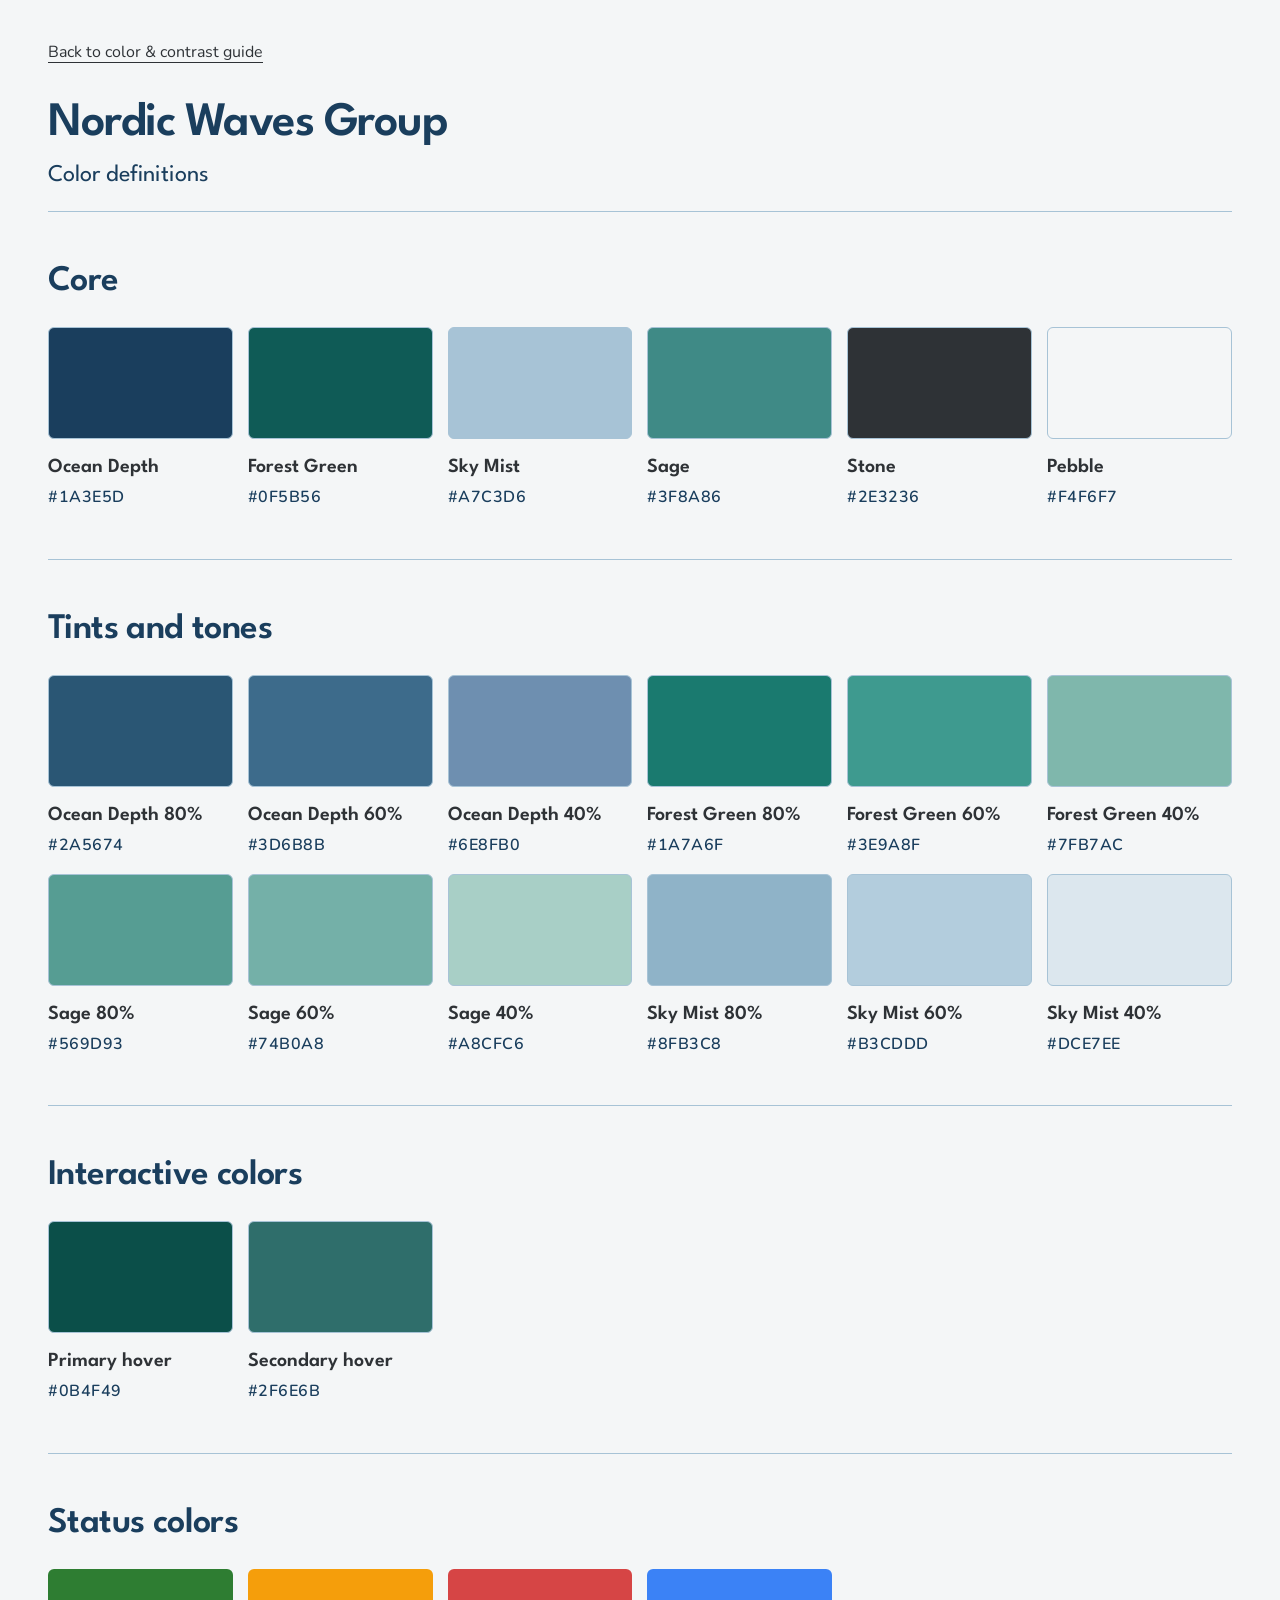
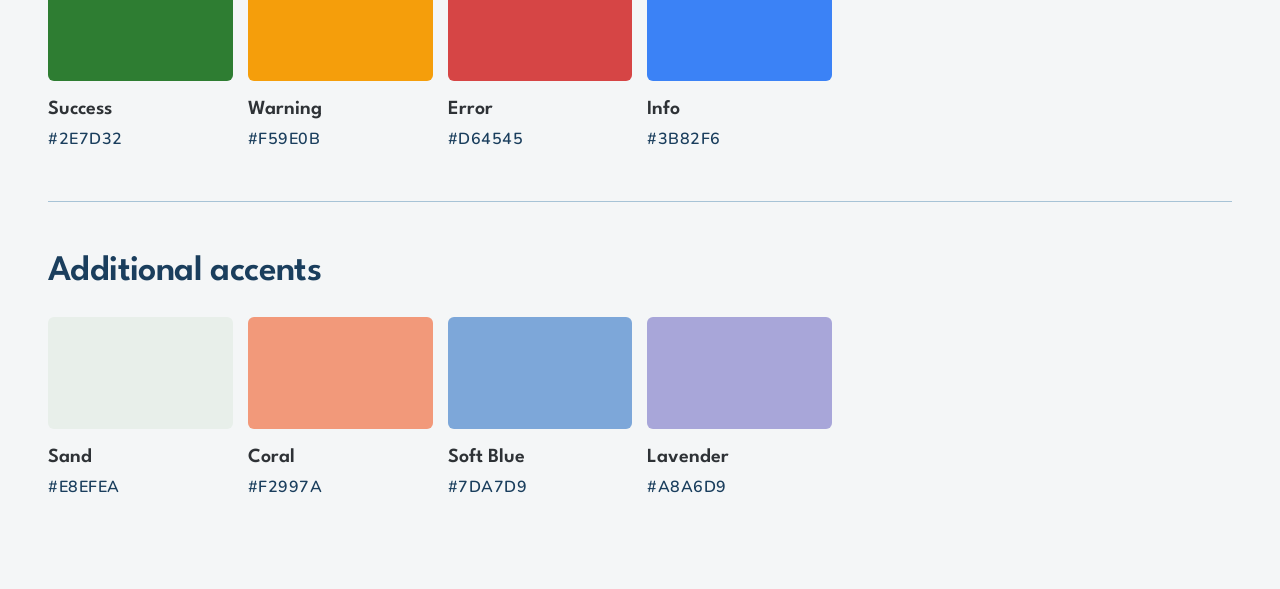
==== colors.html @ c63f6759 "NWG colors, initial commit" ====
<!doctype html>
<html lang="en">
<head>
  <meta charset="utf-8">
  <meta name="viewport" content="width=device-width, initial-scale=1">
  <meta name="robots" content="noindex, nofollow, noarchive, nosnippet">
  <meta name="theme-color" content="#F4F6F7">
  <title>Nordic Waves Group — Color Definitions</title>
  <link rel="preconnect" href="https://fonts.googleapis.com">
  <link rel="preconnect" href="https://fonts.gstatic.com" crossorigin>
  <link href="https://fonts.googleapis.com/css2?family=League+Spartan:wght@400;500;600;700&family=Nunito:wght@400;500;600;700&display=swap" rel="stylesheet">
  <link rel="stylesheet" href="styles.css">
</head>
<body>
  <main class="wrap definitions-page">
    <a href="index.html#palette">Back to color & contrast guide</a>
    <h1>Nordic Waves Group<span>Color definitions</span></h1>
    <div id="definitions"></div>
  </main>
  <script src="colors.js"></script>
  <script>
    "use strict";
    document.querySelector("#definitions").innerHTML = [...new Set(colors.map(color => color.group))]
      .map((group, index) => `<section class="section" aria-labelledby="group-${index}">
        <h2 id="group-${index}">${group}</h2>
        <div class="swatch-grid">${colors.filter(color => color.group === group).map(color => `<article class="color-card" data-group="${color.group}">
          <div class="color-swatch" style="background-color:${color.hex}" aria-hidden="true"></div>
          <h3>${color.name}</h3><code class="color-definition-hex">${color.hex}</code>
        </article>`).join("")}</div>
      </section>`).join("");
  </script>
</body>
</html>
---- styles.css ----
:root {
  --ocean: #1a3e5d;
  --forest: #0f5b56;
  --sky: #a7c3d6;
  --sage: #3f8a86;
  --stone: #2e3236;
  --pebble: #f4f6f7;
  --sand: #e8efea;
  color-scheme: light;
  --font-body: "Nunito", "Segoe UI", Arial, sans-serif;
  --font-heading: "League Spartan", "Segoe UI", Arial, sans-serif;
  font-family: var(--font-body);
  font-size: 16px;
  line-height: 1.6;
  color: var(--stone);
  background: var(--pebble);
  scroll-behavior: smooth;
}
* { box-sizing: border-box; }
body { margin: 0; }
a { color: inherit; text-underline-offset: 5px; }
button, select { font: inherit; }
button, summary, select { cursor: pointer; }
a:focus-visible, button:focus-visible, select:focus-visible, summary:focus-visible { outline: 3px solid var(--ocean); outline-offset: 5px; }
.wrap { width: min(1240px, calc(100% - 96px)); margin-inline: auto; }
.site-header { display: flex; align-items: center; justify-content: space-between; min-height: 100px; border-bottom: 1px solid var(--sky); gap: 24px; }
.brand { display: inline-flex; gap: 9px; align-items: center; font-family: var(--font-heading); font-weight: 600; text-decoration: none; color: var(--ocean); font-size: 20px; }
.brand-sub { font-weight: 400; }
nav { display: flex; flex-wrap: wrap; gap: 12px 30px; font-size: 16px; }
nav a { text-decoration: none; }
nav a:hover { text-decoration: underline; }
.hero { display: grid; grid-template-columns: 1.35fr 1fr; align-items: center; gap: 70px; padding: 80px 0 84px; }
.hero > div { display: flex; flex-direction: column; align-items: flex-start; }
.eyebrow { font-size: 14px; font-weight: 700; letter-spacing: 1.4px; margin: 0 0 22px; color: var(--forest); }
h1, h2, h3, p { margin-top: 0; }
h1 { font-family: var(--font-heading); color: var(--ocean); font-size: clamp(42px, 4.6vw, 64px); font-weight: 600; line-height: 1.09; letter-spacing: -1.5px; margin-bottom: 23px; }
h1 em { color: var(--forest); font-style: normal; font-weight: 500; }
.intro { font-size: 18px; line-height: 1.8; margin-bottom: 28px; }
.button { display: inline-flex; gap: 26px; align-items: center; background: var(--forest); color: var(--pebble); border-radius: 5px; padding: 15px 19px; font-size: 16px; font-weight: 600; text-decoration: none; }
.button:hover { background: #0b4f49; }
.wave-art { display: block; align-self: end; width: 100%; height: auto; border-radius: 7px; overflow: hidden; }
.section { padding: 48px 0; border-top: 1px solid var(--sky); scroll-margin-top: 25px; }
.section-heading { display: flex; flex-direction: column; align-items: start; gap: 14px; margin-bottom: 30px; }
.section-heading .eyebrow { margin-bottom: 12px; }
h2 { font-family: var(--font-heading); color: var(--ocean); font-size: 36px; font-weight: 600; line-height: 1.2; letter-spacing: -.6px; margin-bottom: 0; }
.section-heading > p { font-size: 16px; line-height: 1.8; margin-bottom: 1px; }
.swatch-grid { display: grid; grid-template-columns: repeat(6, 1fr); gap: 15px; }
.color-swatch { height: 112px; border-radius: 6px; border: 1px solid var(--sky); }
.color-card[data-group="Status colors"] .color-swatch,
.color-card[data-group="Additional accents"] .color-swatch { border: 0; }
.color-card h3 { font-family: var(--font-heading); font-size: 20px; line-height: 1.3; margin: 15px 0 5px; font-weight: 600; }
.hex-copy { border: 0; background: none; color: var(--ocean); padding: 7px 0; min-height: 44px; font: 600 16px/1.5 var(--font-body); letter-spacing: .5px; display: inline-flex; align-items: center; gap: 14px; }
.hex-copy:hover .hex-value { text-decoration: underline; text-underline-offset: 4px; }
.hex-copy .copy-icon { font-size: 20px; }
.color-card p { font-size: 16px; line-height: 1.65; margin: 9px 0 0; }
.supporting { margin-top: 30px; border-top: 1px solid var(--sky); padding-top: 19px; }
summary { list-style: none; font-size: 16px; font-weight: 600; padding: 5px 0 5px 22px; }
summary::-webkit-details-marker { display: none; }
.expand-chevron { display: inline-block; width: 12px; height: 12px; margin-left: -22px; margin-right: 10px; vertical-align: -1px; color: var(--ocean); }
details[open] > summary .expand-chevron { transform: rotate(90deg); }
summary > span { font-weight: 400; margin-left: 12px; }
.support-group { margin-top: 25px; }
.support-group > h3 { color: var(--ocean); font-family: var(--font-heading); font-size: 24px; font-weight: 600; }
.support-group .color-swatch { height: 64px; }
.support-group .swatch-grid { row-gap: 24px; }
.contrast-note { display: flex; align-items: center; gap: 24px; padding: 25px 28px; margin: 8px 0 45px; background: var(--sand); border: 1px solid var(--sky); border-radius: 7px; color: var(--forest); }
.note-symbol { font-family: var(--font-heading); font-size: 35px; }
.contrast-note h2 { font: 600 24px/1.3 var(--font-heading); letter-spacing: 0; margin-bottom: 7px; color: inherit; }
.contrast-note p { font-size: 16px; line-height: 1.8; margin: 0; max-width: 760px; }
.standard { white-space: nowrap; margin-left: auto; font-size: 14px; font-weight: 700; letter-spacing: 1px; }
.example-grid { display: grid; grid-template-columns: 1fr 1fr; gap: 22px; }
.example-card { border: 1px solid var(--sky); border-radius: 7px; overflow: hidden; }
.example-content { padding: 30px; min-height: 235px; }
.example-content .eyebrow, .live-preview .eyebrow { color: inherit; font-size: 14px; margin-bottom: 18px; }
.example-content h3 { font-family: var(--font-heading); font-size: 36px; line-height: 1.2; font-weight: 500; max-width: 340px; margin-bottom: 15px; }
.example-content p:last-child { font-size: 16px; line-height: 1.8; max-width: 400px; margin-bottom: 0; }
.example-meta { display: flex; flex-wrap: wrap; justify-content: space-between; gap: 12px; align-items: center; padding: 15px 20px; background: var(--pebble); color: var(--stone); font-size: 16px; line-height: 1.6; }
.example-meta small { display: block; font: 600 16px/1.6 var(--font-body); letter-spacing: .5px; margin-top: 3px; }
.gradient-recipe { margin: 0; padding: 0 20px 20px; }
.gradient-recipe code { display: block; font: 16px/1.7 Consolas, monospace; overflow-wrap: anywhere; }
.badge { padding: 5px 9px; background: var(--sand); color: var(--forest); border-radius: 4px; white-space: nowrap; font-size: 14px; font-weight: 700; }
.explorer-section { margin-top: 8px; }
.explorer { display: grid; grid-template-columns: .9fr 1.4fr; border: 1px solid var(--sky); border-radius: 7px; overflow: hidden; }
.explorer-controls { padding: 32px; min-width: 0; }
label { display: flex; flex-wrap: wrap; align-items: baseline; justify-content: space-between; gap: 4px 12px; font-size: 16px; font-weight: 700; margin-bottom: 9px; }
label span { font-size: 14px; font-weight: 400; }
select { appearance: none; display: block; width: 100%; padding: 12px 40px 12px 12px; color: var(--stone); background-color: var(--pebble); background-image: url("data:image/svg+xml,%3Csvg xmlns='http://www.w3.org/2000/svg' width='16' height='16' viewBox='0 0 16 16'%3E%3Cpath d='m4 6 4 4 4-4' fill='none' stroke='%232e3236' stroke-width='1.5' stroke-linecap='round' stroke-linejoin='round'/%3E%3C/svg%3E"); background-repeat: no-repeat; background-position: right 12px center; background-size: 16px; border: 1px solid var(--forest); border-radius: 4px; font-size: 16px; margin-bottom: 25px; }
.result { display: flex; align-items: center; gap: 15px; padding-top: 5px; color: var(--forest); }
.result strong { font-size: 29px; font-weight: 500; }
.result span { font-size: 16px; }
.explorer-hint, .footnote { font-size: 14px; line-height: 1.8; margin: 18px 0 0; }
.live-preview { padding: 42px; min-width: 0; display: flex; flex-direction: column; justify-content: center; }
.live-preview h3 { font: 500 42px/1.15 var(--font-heading); margin-bottom: 18px; }
.live-preview > p:not(.eyebrow) { font-size: 16px; line-height: 1.8; max-width: 400px; }
.preview-footer { border-top: 1px solid currentColor; margin-top: 23px; padding-top: 17px; display: flex; justify-content: space-between; align-items: center; gap: 15px; }
.preview-footer span:first-child { font: 600 16px/1.7 var(--font-body); }
.preview-footer span:last-child { font: 36px var(--font-heading); }
.site-footer { display: flex; align-items: center; justify-content: space-between; gap: 24px; border-top: 1px solid var(--sky); padding-block: 30px; margin-top: 18px; }
.site-footer .brand { font-size: 18px; }
.site-footer p { font-size: 14px; margin: 0; }
.skip-link { position: fixed; top: -80px; left: 20px; padding: 15px; background: var(--pebble); color: var(--ocean); z-index: 5; }
.skip-link:focus { top: 15px; }
.copy-status:not(:empty) { position: fixed; bottom: 24px; left: 50%; transform: translateX(-50%); max-width: calc(100% - 32px); background: var(--ocean); color: var(--pebble); padding: 13px 22px; border-radius: 6px; font-size: 16px; z-index: 10; }
.definitions-page { padding-block: 40px; }
.definitions-page h1 { font-size: clamp(36px, 4vw, 48px); margin-top: 32px; }
.definitions-page h1 span { display: block; font-size: 24px; font-weight: 400; letter-spacing: 0; margin-top: 12px; }
.definitions-page .section h2 { margin-bottom: 24px; }
.color-definition-hex { color: var(--ocean); font: 600 16px/1.5 var(--font-body); letter-spacing: .5px; }
@media (max-width: 1000px) {
  .wrap { width: calc(100% - 48px); }
  .hero { gap: 25px; padding-block: 60px; }
  .swatch-grid { grid-template-columns: repeat(3, 1fr); row-gap: 25px; }
  .standard { display: none; }
  .site-footer p { display: none; }
}
@media (max-width: 640px) {
  .wrap { width: calc(100% - 36px); }
  .site-header { min-height: 100px; align-items: start; justify-content: center; flex-direction: column; gap: 15px; padding-block: 18px; }
  .brand { font-size: 18px; }
  .brand-sub { display: block; font-size: 16px; }
  nav { flex-wrap: wrap; gap: 12px 20px; font-size: 16px; }
  .hero { grid-template-columns: 1fr; gap: 40px; padding: 42px 0; }
  h1 { font-size: 45px; }
  .hero .eyebrow { font-size: 14px; letter-spacing: 1.2px; }
  .intro { font-size: 18px; }
  .desktop-break { display: none; }
  .wave-art { max-width: 360px; margin: auto; }
  .section { padding-block: 32px; }
  .section-heading { gap: 13px; margin-bottom: 24px; }
  h2 { font-size: 32px; }
  .swatch-grid { grid-template-columns: repeat(2, 1fr); }
  .color-swatch { height: 104px; }
  summary { line-height: 1.8; }
  summary > span { display: block; margin-left: 0; }
  .contrast-note { padding: 22px; margin-bottom: 30px; gap: 15px; align-items: start; }
  .note-symbol { font-size: 27px; }
  .example-grid, .explorer { grid-template-columns: 1fr; }
  .example-content { min-height: 220px; padding: 25px; }
  .explorer-controls, .live-preview { padding: 26px; }
  .live-preview h3 { font-size: 36px; }
  .site-footer { align-items: start; flex-direction: column; gap: 15px; margin-top: 0; }
}
@media (prefers-reduced-motion: reduce) { :root { scroll-behavior: auto; } }
@media (forced-colors: active) { select { appearance: auto; background-image: none; } }
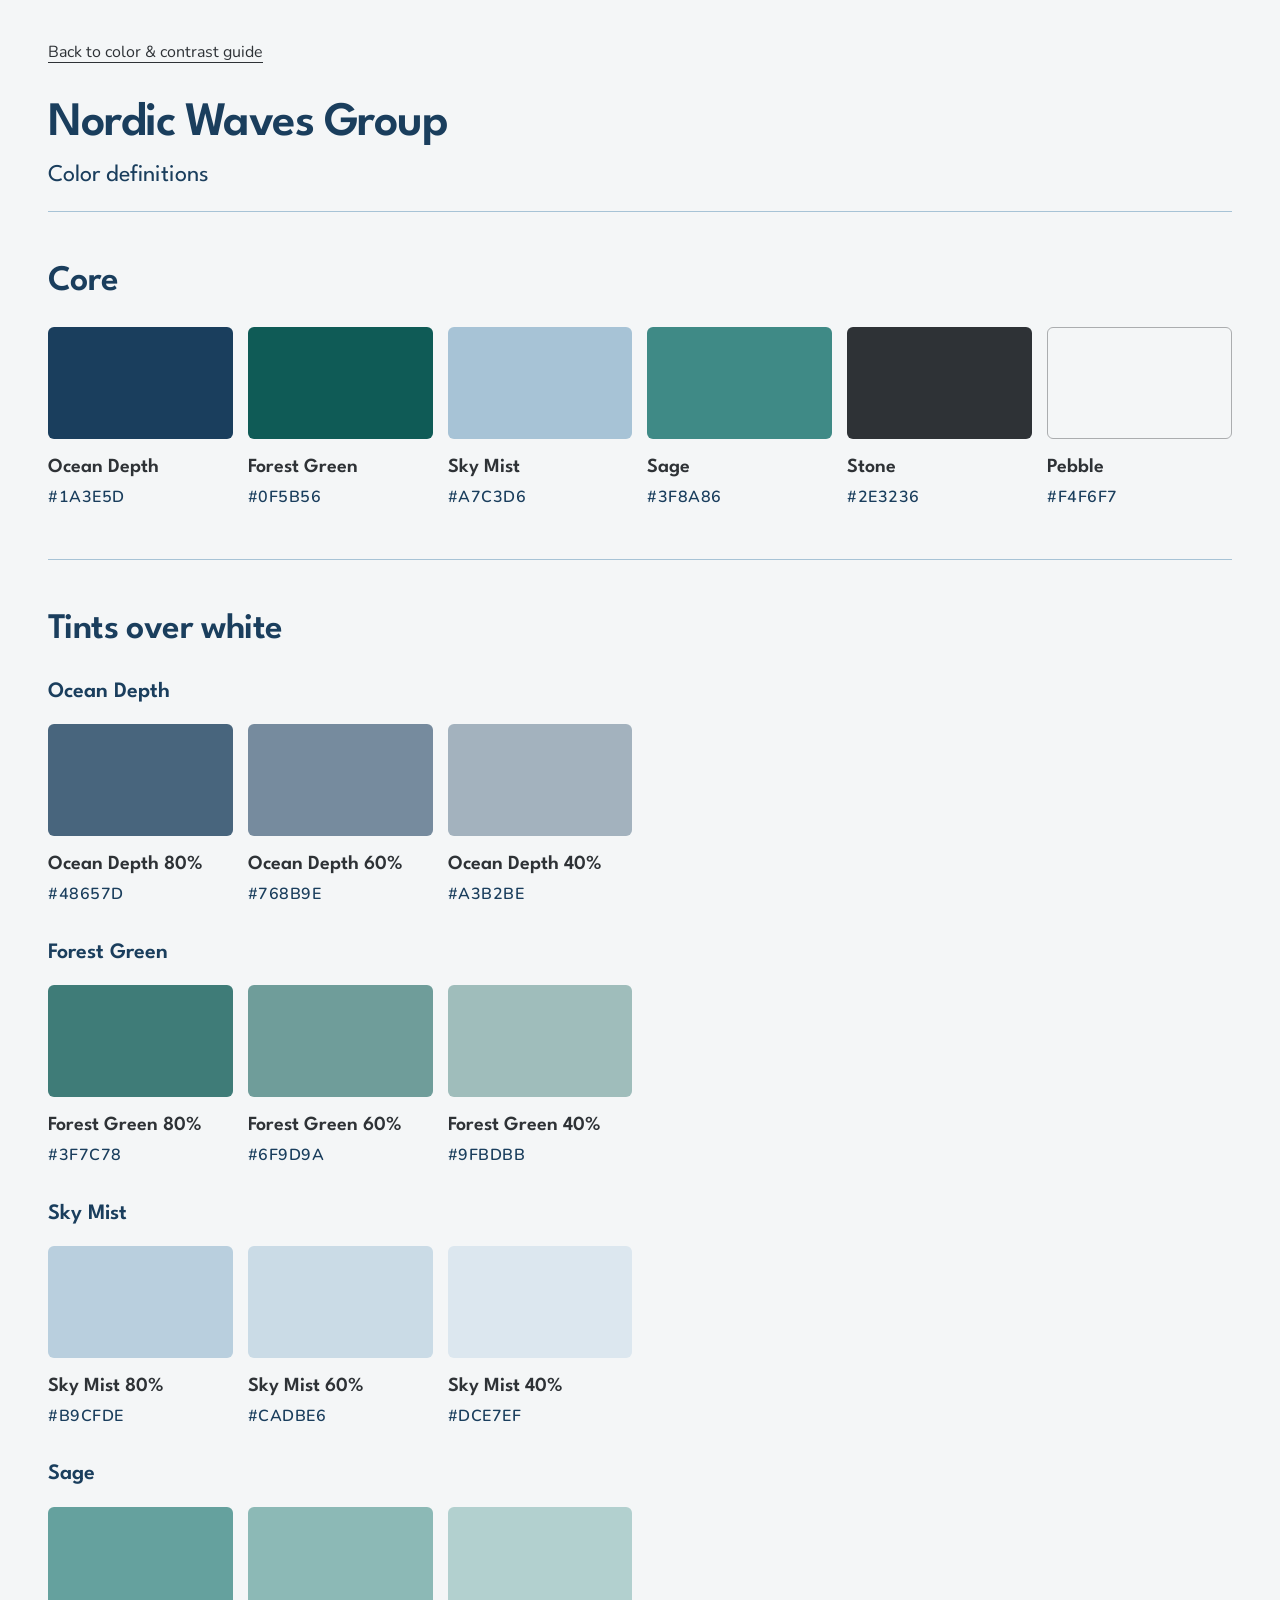
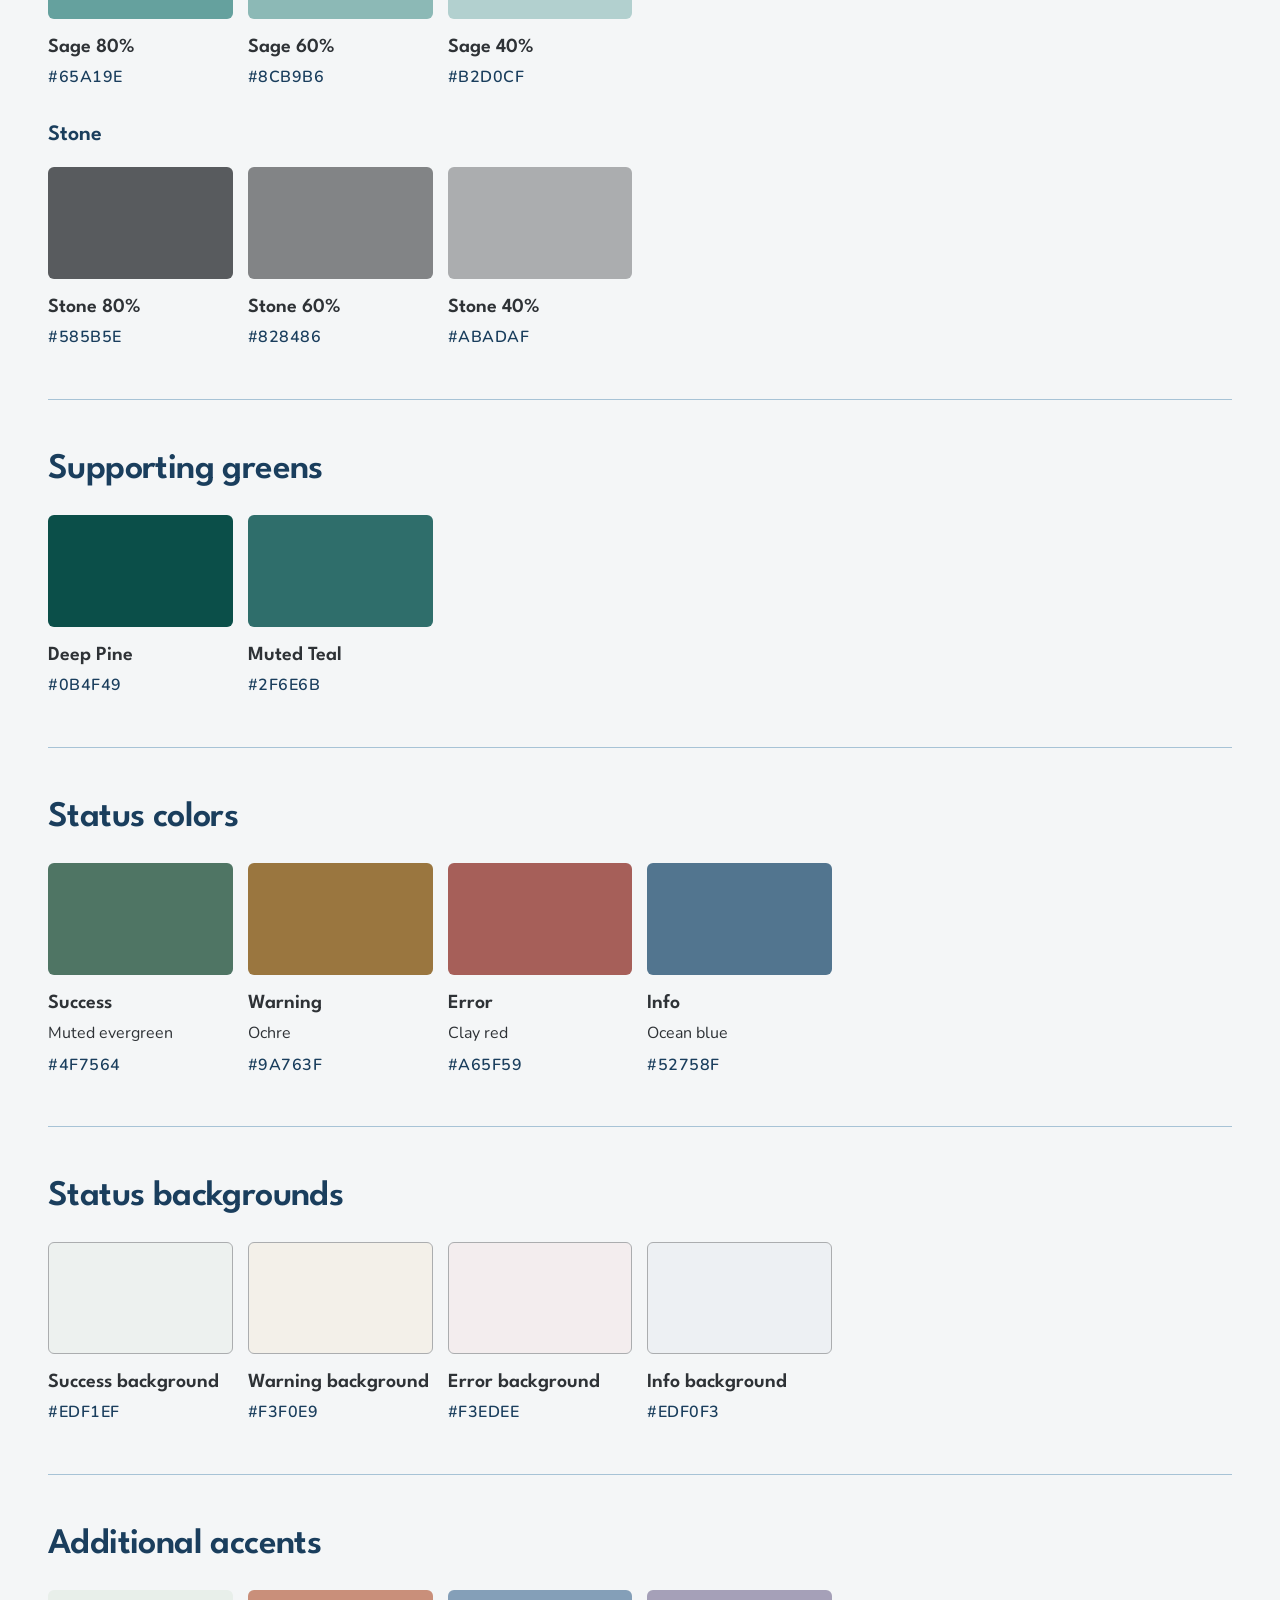
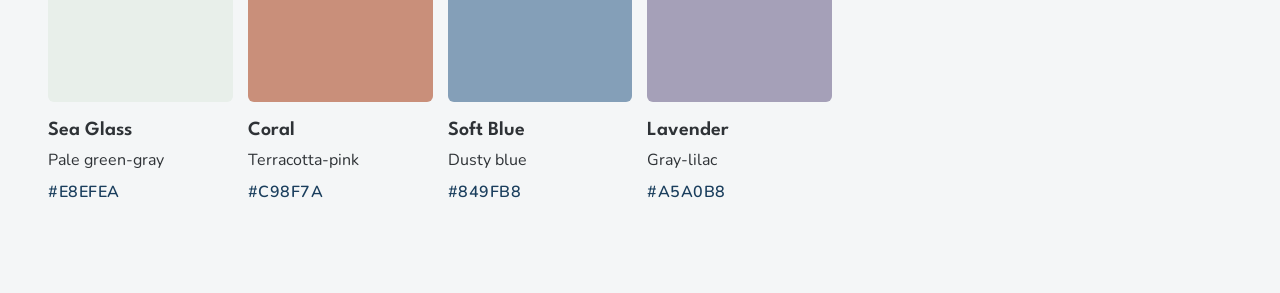
==== commit 7c4a139f: "adjusted colors, added more usage info" ====
--- a/colors.html
+++ b/colors.html
@@ -23,10 +23,13 @@
     document.querySelector("#definitions").innerHTML = [...new Set(colors.map(color => color.group))]
       .map((group, index) => `<section class="section" aria-labelledby="group-${index}">
         <h2 id="group-${index}">${group}</h2>
-        <div class="swatch-grid">${colors.filter(color => color.group === group).map(color => `<article class="color-card" data-group="${color.group}">
-          <div class="color-swatch" style="background-color:${color.hex}" aria-hidden="true"></div>
-          <h3>${color.name}</h3><code class="color-definition-hex">${color.hex}</code>
-        </article>`).join("")}</div>
+        ${colorRows(group).map(row => `<div class="color-family">${row.name ? `<h3>${row.name}</h3>` : ""}
+        <div class="swatch-grid${row.name ? " tint-grid" : ""}">${row.colors.map(color => `<article class="color-card" data-group="${color.group}">
+          <div class="color-swatch${color.outline ? " color-swatch-outlined" : ""}" style="background-color:${color.hex}" aria-hidden="true"></div>
+          ${row.name ? `<h4>${color.name}</h4>` : `<h3>${color.name}</h3>`}
+          ${color.description ? `<p class="color-description">${color.description}</p>` : ""}
+          <code class="color-definition-hex">${color.hex}</code>
+        </article>`).join("")}</div></div>`).join("")}
       </section>`).join("");
   </script>
 </body>
--- a/styles.css
+++ b/styles.css
@@ -4,8 +4,9 @@
   --sky: #a7c3d6;
   --sage: #3f8a86;
   --stone: #2e3236;
+  --stone-40: #abadaf;
   --pebble: #f4f6f7;
-  --sand: #e8efea;
+  --sea-glass: #e8efea;
   color-scheme: light;
   --font-body: "Nunito", "Segoe UI", Arial, sans-serif;
   --font-heading: "League Spartan", "Segoe UI", Arial, sans-serif;
@@ -34,7 +35,7 @@
 .eyebrow { font-size: 14px; font-weight: 700; letter-spacing: 1.4px; margin: 0 0 22px; color: var(--forest); }
 h1, h2, h3, p { margin-top: 0; }
 h1 { font-family: var(--font-heading); color: var(--ocean); font-size: clamp(42px, 4.6vw, 64px); font-weight: 600; line-height: 1.09; letter-spacing: -1.5px; margin-bottom: 23px; }
-h1 em { color: var(--forest); font-style: normal; font-weight: 500; }
+h1 em { color: var(--forest); font-style: normal; font-weight: inherit; }
 .intro { font-size: 18px; line-height: 1.8; margin-bottom: 28px; }
 .button { display: inline-flex; gap: 26px; align-items: center; background: var(--forest); color: var(--pebble); border-radius: 5px; padding: 15px 19px; font-size: 16px; font-weight: 600; text-decoration: none; }
 .button:hover { background: #0b4f49; }
@@ -45,14 +46,13 @@
 h2 { font-family: var(--font-heading); color: var(--ocean); font-size: 36px; font-weight: 600; line-height: 1.2; letter-spacing: -.6px; margin-bottom: 0; }
 .section-heading > p { font-size: 16px; line-height: 1.8; margin-bottom: 1px; }
 .swatch-grid { display: grid; grid-template-columns: repeat(6, 1fr); gap: 15px; }
-.color-swatch { height: 112px; border-radius: 6px; border: 1px solid var(--sky); }
-.color-card[data-group="Status colors"] .color-swatch,
-.color-card[data-group="Additional accents"] .color-swatch { border: 0; }
-.color-card h3 { font-family: var(--font-heading); font-size: 20px; line-height: 1.3; margin: 15px 0 5px; font-weight: 600; }
+.color-swatch { height: 112px; border-radius: 6px; border: 1px solid transparent; }
+.color-swatch-outlined { border-color: var(--stone-40); }
+.color-card h3, .color-card h4, .color-card h5 { font-family: var(--font-heading); font-size: 20px; line-height: 1.3; margin: 15px 0 5px; font-weight: 600; }
+.color-description { font-size: 16px; margin: 0 0 6px; }
 .hex-copy { border: 0; background: none; color: var(--ocean); padding: 7px 0; min-height: 44px; font: 600 16px/1.5 var(--font-body); letter-spacing: .5px; display: inline-flex; align-items: center; gap: 14px; }
 .hex-copy:hover .hex-value { text-decoration: underline; text-underline-offset: 4px; }
 .hex-copy .copy-icon { font-size: 20px; }
-.color-card p { font-size: 16px; line-height: 1.65; margin: 9px 0 0; }
 .supporting { margin-top: 30px; border-top: 1px solid var(--sky); padding-top: 19px; }
 summary { list-style: none; font-size: 16px; font-weight: 600; padding: 5px 0 5px 22px; }
 summary::-webkit-details-marker { display: none; }
@@ -63,7 +63,22 @@
 .support-group > h3 { color: var(--ocean); font-family: var(--font-heading); font-size: 24px; font-weight: 600; }
 .support-group .color-swatch { height: 64px; }
 .support-group .swatch-grid { row-gap: 24px; }
-.contrast-note { display: flex; align-items: center; gap: 24px; padding: 25px 28px; margin: 8px 0 45px; background: var(--sand); border: 1px solid var(--sky); border-radius: 7px; color: var(--forest); }
+.color-family + .color-family { margin-top: 28px; }
+.color-family > h3, .color-family > h4 { color: var(--ocean); font-family: var(--font-heading); font-size: 22px; font-weight: 600; margin: 0 0 14px; }
+.support-guidance { margin-top: 36px; padding-top: 28px; border-top: 1px solid var(--sky); font-size: 16px; line-height: 1.8; }
+.support-guidance > h3 { font-family: var(--font-heading); font-size: 28px; font-weight: 600; color: var(--ocean); margin: 0; }
+.support-guidance > section { max-width: 900px; margin-top: 28px; }
+.support-guidance h4 { font-family: var(--font-heading); font-size: 22px; font-weight: 600; margin: 0 0 12px; color: var(--ocean); }
+.support-guidance dl { margin: 0 0 16px; }
+.support-guidance dl > div { display: grid; grid-template-columns: 160px minmax(0, 1fr); gap: 20px; padding-block: 12px; border-top: 1px solid var(--sky); }
+.support-guidance dt { font-weight: 700; }
+.support-guidance dd { margin: 0; }
+.status-grid { display: grid; grid-template-columns: repeat(2, minmax(0, 1fr)); gap: 16px; }
+.status-example { padding: 20px; border-left: 4px solid; border-radius: 6px; }
+.status-example h5 { font-size: 16px; margin: 0 0 8px; }
+.status-example p { margin-bottom: 12px; }
+.status-example .status-recipe { font-size: 14px; margin-bottom: 0; }
+.contrast-note { display: flex; align-items: center; gap: 24px; padding: 25px 28px; margin: 8px 0 45px; background: var(--sea-glass); border: 1px solid var(--sky); border-radius: 7px; color: var(--forest); }
 .note-symbol { font-family: var(--font-heading); font-size: 35px; }
 .contrast-note h2 { font: 600 24px/1.3 var(--font-heading); letter-spacing: 0; margin-bottom: 7px; color: inherit; }
 .contrast-note p { font-size: 16px; line-height: 1.8; margin: 0; max-width: 760px; }
@@ -78,7 +93,7 @@
 .example-meta small { display: block; font: 600 16px/1.6 var(--font-body); letter-spacing: .5px; margin-top: 3px; }
 .gradient-recipe { margin: 0; padding: 0 20px 20px; }
 .gradient-recipe code { display: block; font: 16px/1.7 Consolas, monospace; overflow-wrap: anywhere; }
-.badge { padding: 5px 9px; background: var(--sand); color: var(--forest); border-radius: 4px; white-space: nowrap; font-size: 14px; font-weight: 700; }
+.badge { padding: 5px 9px; background: var(--sea-glass); color: var(--forest); border-radius: 4px; white-space: nowrap; font-size: 14px; font-weight: 700; }
 .explorer-section { margin-top: 8px; }
 .explorer { display: grid; grid-template-columns: .9fr 1.4fr; border: 1px solid var(--sky); border-radius: 7px; overflow: hidden; }
 .explorer-controls { padding: 32px; min-width: 0; }
@@ -97,7 +112,6 @@
 .preview-footer span:last-child { font: 36px var(--font-heading); }
 .site-footer { display: flex; align-items: center; justify-content: space-between; gap: 24px; border-top: 1px solid var(--sky); padding-block: 30px; margin-top: 18px; }
 .site-footer .brand { font-size: 18px; }
-.site-footer p { font-size: 14px; margin: 0; }
 .skip-link { position: fixed; top: -80px; left: 20px; padding: 15px; background: var(--pebble); color: var(--ocean); z-index: 5; }
 .skip-link:focus { top: 15px; }
 .copy-status:not(:empty) { position: fixed; bottom: 24px; left: 50%; transform: translateX(-50%); max-width: calc(100% - 32px); background: var(--ocean); color: var(--pebble); padding: 13px 22px; border-radius: 6px; font-size: 16px; z-index: 10; }
@@ -111,7 +125,6 @@
   .hero { gap: 25px; padding-block: 60px; }
   .swatch-grid { grid-template-columns: repeat(3, 1fr); row-gap: 25px; }
   .standard { display: none; }
-  .site-footer p { display: none; }
 }
 @media (max-width: 640px) {
   .wrap { width: calc(100% - 36px); }
@@ -129,12 +142,13 @@
   .section-heading { gap: 13px; margin-bottom: 24px; }
   h2 { font-size: 32px; }
   .swatch-grid { grid-template-columns: repeat(2, 1fr); }
+  .support-guidance dl > div { grid-template-columns: 1fr; gap: 6px; }
   .color-swatch { height: 104px; }
   summary { line-height: 1.8; }
   summary > span { display: block; margin-left: 0; }
   .contrast-note { padding: 22px; margin-bottom: 30px; gap: 15px; align-items: start; }
   .note-symbol { font-size: 27px; }
-  .example-grid, .explorer { grid-template-columns: 1fr; }
+  .example-grid, .explorer, .status-grid { grid-template-columns: 1fr; }
   .example-content { min-height: 220px; padding: 25px; }
   .explorer-controls, .live-preview { padding: 26px; }
   .live-preview h3 { font-size: 36px; }
